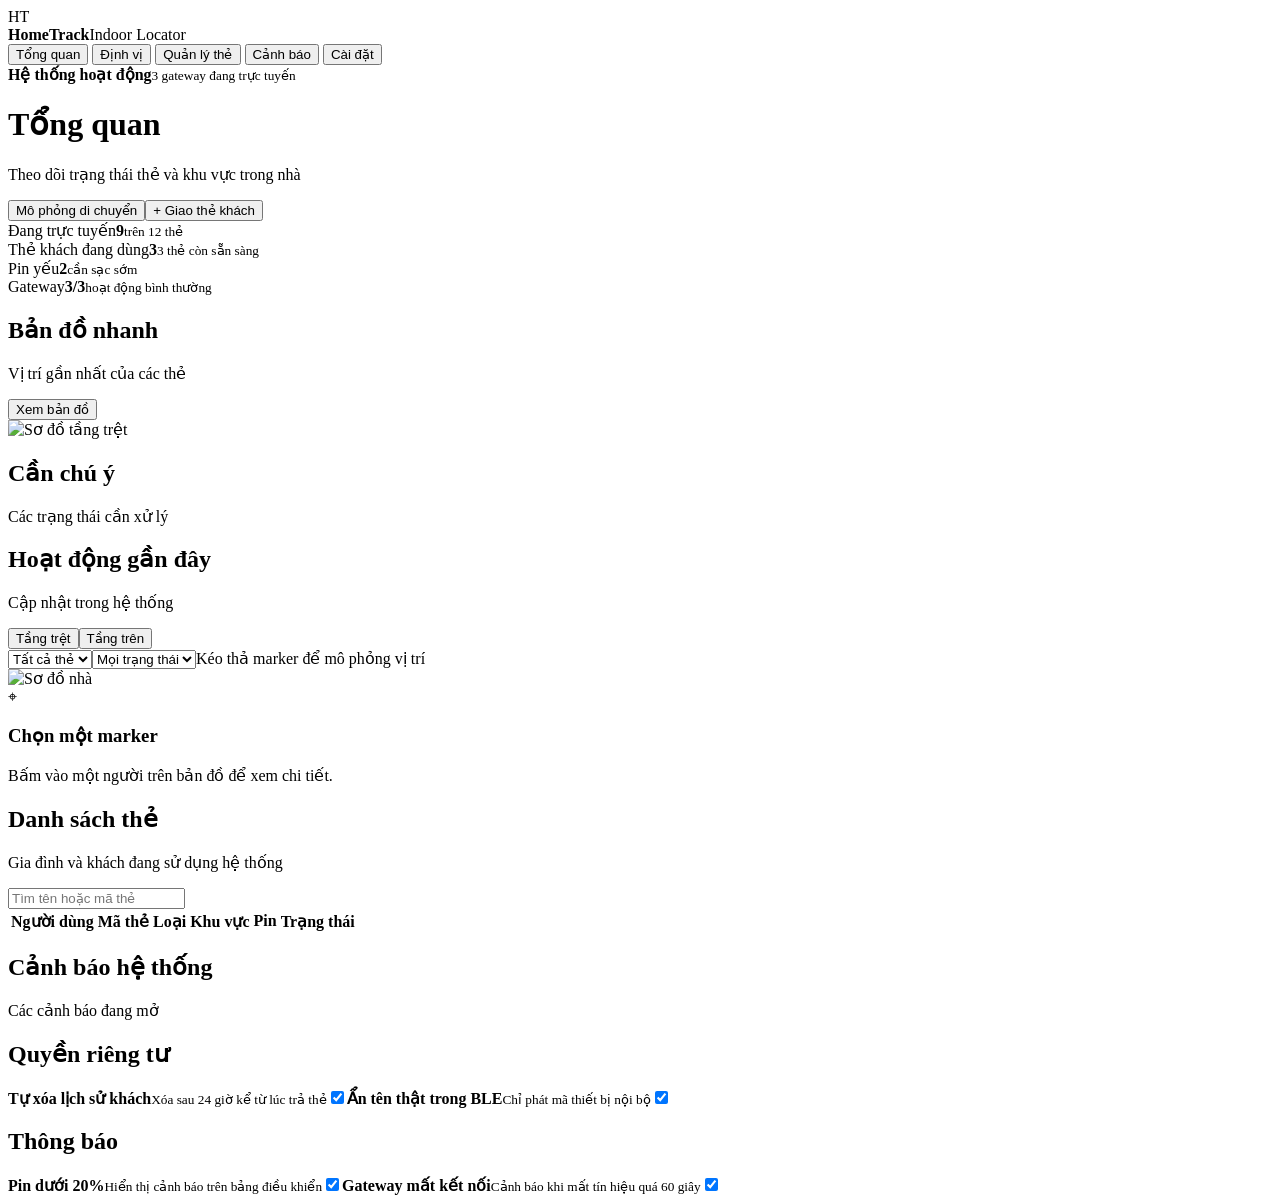
==== hometrack/index.html @ fd674714 "Add HomeTrack PWA interface" ====
<!doctype html>
<html lang="vi">
<head>
  <meta charset="utf-8" />
  <meta name="viewport" content="width=device-width,initial-scale=1" />
  <title>HomeTrack – Quản lý & định vị trong nhà</title>
  <meta name="theme-color" content="#4f7cff" />
  <meta name="apple-mobile-web-app-capable" content="yes" />
  <meta name="apple-mobile-web-app-status-bar-style" content="default" />
  <meta name="apple-mobile-web-app-title" content="HomeTrack" />
  <link rel="manifest" href="manifest.webmanifest" />
  <link rel="apple-touch-icon" href="icon.svg" />
  <link rel="stylesheet" href="styles.css" />
</head>
<body>
  <div class="app-shell">
    <aside class="sidebar">
      <div class="brand"><div class="brand-mark">HT</div><div><strong>HomeTrack</strong><span>Indoor Locator</span></div></div>
      <nav>
        <button class="nav-btn active" data-view="dashboard">Tổng quan</button>
        <button class="nav-btn" data-view="locator">Định vị</button>
        <button class="nav-btn" data-view="tags">Quản lý thẻ</button>
        <button class="nav-btn" data-view="alerts">Cảnh báo</button>
        <button class="nav-btn" data-view="settings">Cài đặt</button>
      </nav>
      <div class="system-card"><span class="dot online"></span><div><b>Hệ thống hoạt động</b><small>3 gateway đang trực tuyến</small></div></div>
    </aside>
    <main>
      <header class="topbar">
        <div><h1 id="pageTitle">Tổng quan</h1><p id="pageSubtitle">Theo dõi trạng thái thẻ và khu vực trong nhà</p></div>
        <div class="top-actions"><button class="ghost install-btn" id="installBtn" hidden>Cài ứng dụng</button><button class="ghost" id="simulateBtn">Mô phỏng di chuyển</button><button class="primary" id="addGuestBtn">+ Giao thẻ khách</button></div>
      </header>
      <section class="view active" id="dashboardView">
        <div class="stats-grid">
          <article class="stat"><span>Đang trực tuyến</span><strong id="onlineCount">9</strong><small>trên 12 thẻ</small></article>
          <article class="stat"><span>Thẻ khách đang dùng</span><strong id="guestCount">3</strong><small>3 thẻ còn sẵn sàng</small></article>
          <article class="stat"><span>Pin yếu</span><strong id="lowBatteryCount">2</strong><small>cần sạc sớm</small></article>
          <article class="stat"><span>Gateway</span><strong>3/3</strong><small>hoạt động bình thường</small></article>
        </div>
        <div class="dashboard-grid">
          <article class="panel mini-map-panel"><div class="panel-head"><div><h2>Bản đồ nhanh</h2><p>Vị trí gần nhất của các thẻ</p></div><button class="link-btn" data-jump="locator">Xem bản đồ</button></div><div class="mini-map-wrap"><img src="assets/floor_ground.svg" alt="Sơ đồ tầng trệt"><div id="miniMarkers"></div></div></article>
          <article class="panel"><div class="panel-head"><div><h2>Cần chú ý</h2><p>Các trạng thái cần xử lý</p></div></div><div class="attention-list" id="attentionList"></div></article>
        </div>
        <article class="panel"><div class="panel-head"><div><h2>Hoạt động gần đây</h2><p>Cập nhật trong hệ thống</p></div></div><div class="timeline" id="timeline"></div></article>
      </section>
      <section class="view" id="locatorView">
        <div class="locator-toolbar panel"><div class="segmented" id="floorSwitch"><button class="active" data-floor="ground">Tầng trệt</button><button data-floor="upper">Tầng trên</button></div><select id="typeFilter"><option value="all">Tất cả thẻ</option><option value="family">Gia đình</option><option value="guest">Khách</option></select><select id="statusFilter"><option value="all">Mọi trạng thái</option><option value="online">Đang online</option><option value="offline">Offline</option></select><span class="hint">Kéo thả marker để mô phỏng vị trí</span></div>
        <div class="locator-layout"><article class="panel map-panel"><div class="floor-map" id="floorMap"><img id="floorImage" src="assets/floor_ground.svg" alt="Sơ đồ nhà"><div id="markerLayer"></div></div></article><aside class="panel detail-panel" id="detailPanel"><div class="empty-detail"><div class="big-pin">⌖</div><h3>Chọn một marker</h3><p>Bấm vào một người trên bản đồ để xem chi tiết.</p></div></aside></div>
      </section>
      <section class="view" id="tagsView"><article class="panel"><div class="panel-head responsive-head"><div><h2>Danh sách thẻ</h2><p>Gia đình và khách đang sử dụng hệ thống</p></div><input id="tagSearch" placeholder="Tìm tên hoặc mã thẻ"></div><div class="table-wrap"><table><thead><tr><th>Người dùng</th><th>Mã thẻ</th><th>Loại</th><th>Khu vực</th><th>Pin</th><th>Trạng thái</th><th></th></tr></thead><tbody id="tagTable"></tbody></table></div></article></section>
      <section class="view" id="alertsView"><article class="panel"><div class="panel-head"><div><h2>Cảnh báo hệ thống</h2><p>Các cảnh báo đang mở</p></div></div><div id="alertList" class="alert-list"></div></article></section>
      <section class="view" id="settingsView"><div class="settings-grid"><article class="panel"><h2>Quyền riêng tư</h2><label class="setting-row"><span><b>Tự xóa lịch sử khách</b><small>Xóa sau 24 giờ kể từ lúc trả thẻ</small></span><input type="checkbox" checked></label><label class="setting-row"><span><b>Ẩn tên thật trong BLE</b><small>Chỉ phát mã thiết bị nội bộ</small></span><input type="checkbox" checked></label></article><article class="panel"><h2>Thông báo</h2><label class="setting-row"><span><b>Pin dưới 20%</b><small>Hiển thị cảnh báo trên bảng điều khiển</small></span><input type="checkbox" checked></label><label class="setting-row"><span><b>Gateway mất kết nối</b><small>Cảnh báo khi mất tín hiệu quá 60 giây</small></span><input type="checkbox" checked></label></article></div></section>
    </main>
  </div>
  <dialog id="guestDialog"><form method="dialog" id="guestForm"><div class="dialog-head"><h2>Giao thẻ khách</h2><button value="cancel" class="icon-btn">×</button></div><label>Tên khách<input id="guestName" required placeholder="Ví dụ: Cô Lan"></label><label>Chọn thẻ<select id="guestTagSelect"></select></label><label>Khu vực ban đầu<select id="guestZone"><option>Phòng khách</option><option>Bếp</option><option>Phòng ăn</option><option>Phòng ngủ tầng trên</option></select></label><div class="dialog-actions"><button value="cancel" class="ghost">Hủy</button><button value="default" class="primary" id="confirmGuest">Giao thẻ</button></div></form></dialog>
  <div class="connection-banner" id="connectionBanner" hidden>Đang ngoại tuyến – dữ liệu mô phỏng vẫn dùng được</div><div class="toast" id="toast"></div><script src="app.js"></script>
</body></html>
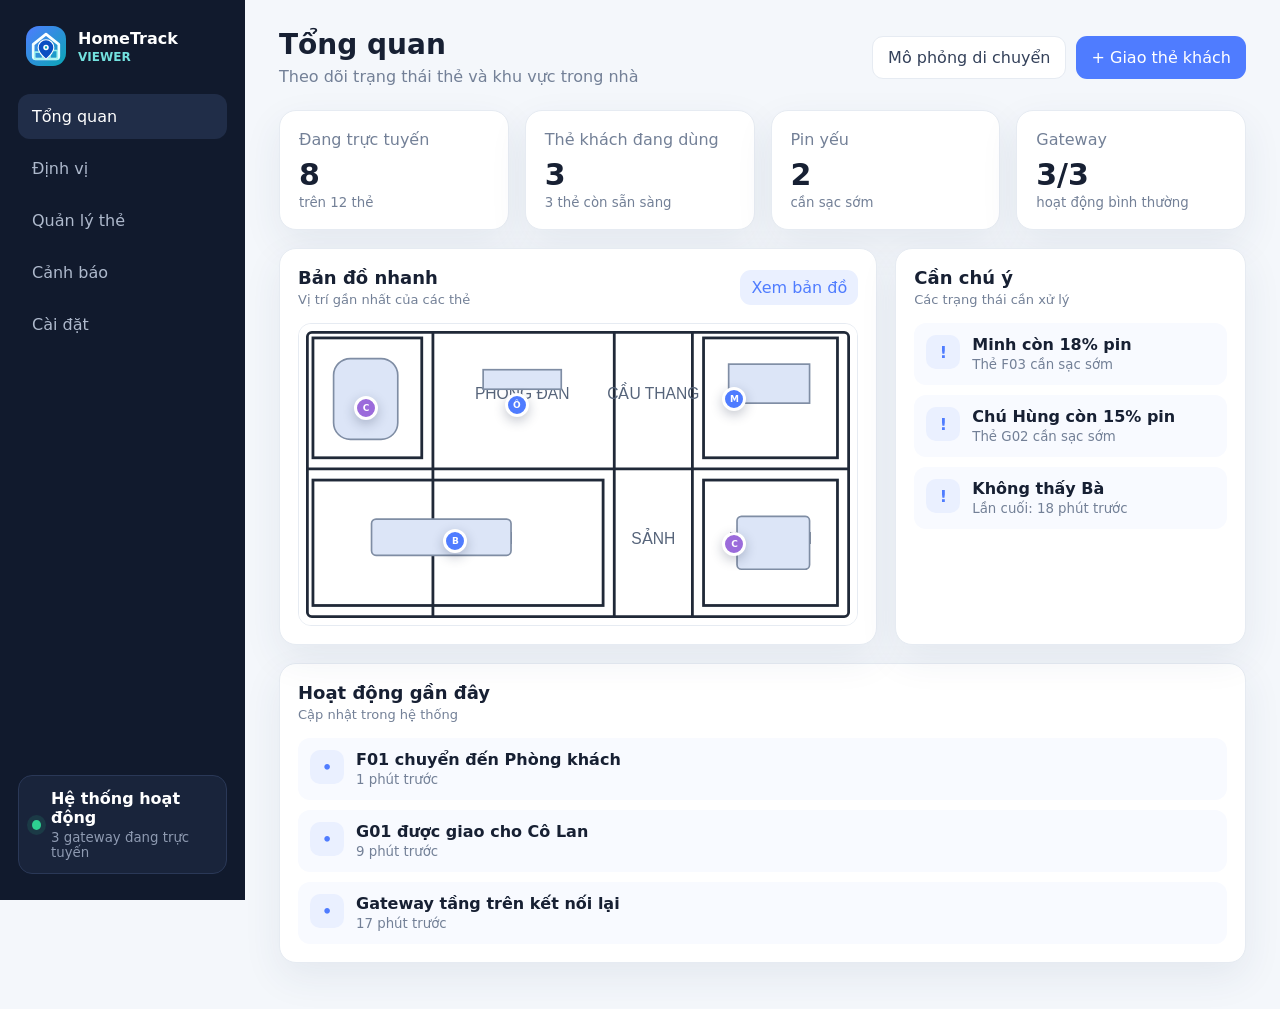
==== commit 19415460: "Show HomeTrack Viewer logo in the web app" ====
--- a/hometrack/index.html
+++ b/hometrack/index.html
@@ -3,19 +3,21 @@
 <head>
   <meta charset="utf-8" />
   <meta name="viewport" content="width=device-width,initial-scale=1" />
-  <title>HomeTrack – Quản lý & định vị trong nhà</title>
+  <title>HomeTrack Viewer – Quản lý & định vị trong nhà</title>
   <meta name="theme-color" content="#4f7cff" />
   <meta name="apple-mobile-web-app-capable" content="yes" />
   <meta name="apple-mobile-web-app-status-bar-style" content="default" />
-  <meta name="apple-mobile-web-app-title" content="HomeTrack" />
+  <meta name="apple-mobile-web-app-title" content="HomeTrack Viewer" />
   <link rel="manifest" href="manifest.webmanifest" />
+  <link rel="icon" href="icon.svg" />
   <link rel="apple-touch-icon" href="icon.svg" />
   <link rel="stylesheet" href="styles.css" />
+  <style>.brand-mark{padding:0;overflow:hidden;background:transparent!important}.brand-mark img{width:100%;height:100%;display:block}.brand strong{font-size:16px}.brand span{color:#73e1df!important;font-weight:700}</style>
 </head>
 <body>
   <div class="app-shell">
     <aside class="sidebar">
-      <div class="brand"><div class="brand-mark">HT</div><div><strong>HomeTrack</strong><span>Indoor Locator</span></div></div>
+      <div class="brand"><div class="brand-mark"><img src="icon.svg" alt="HomeTrack Viewer"></div><div><strong>HomeTrack</strong><span>VIEWER</span></div></div>
       <nav>
         <button class="nav-btn active" data-view="dashboard">Tổng quan</button>
         <button class="nav-btn" data-view="locator">Định vị</button>
--- a/hometrack/styles.css
+++ b/hometrack/styles.css
@@ -0,0 +1 @@
+:root{--bg:#f4f7fb;--panel:#fff;--text:#172033;--muted:#738097;--line:#e6ebf2;--primary:#4f7cff;--primary-soft:#eaf0ff;--green:#27b37e;--red:#e66060;--shadow:0 14px 38px rgba(44,66,105,.08)}*{box-sizing:border-box}body{margin:0;font-family:Inter,ui-sans-serif,system-ui,-apple-system,BlinkMacSystemFont,"Segoe UI",sans-serif;background:var(--bg);color:var(--text)}button,input,select{font:inherit}.app-shell{min-height:100vh;display:grid;grid-template-columns:245px 1fr}.sidebar{background:#111a2d;color:#fff;padding:26px 18px;display:flex;flex-direction:column;gap:28px;position:sticky;top:0;height:100vh}.brand{display:flex;align-items:center;gap:12px;padding:0 8px}.brand-mark{width:40px;height:40px;border-radius:13px;display:grid;place-items:center;background:linear-gradient(135deg,#6f93ff,#4b6be8);font-weight:800}.brand strong,.brand span{display:block}.brand span{font-size:12px;color:#9eabc1;margin-top:2px}.sidebar nav{display:grid;gap:7px}.nav-btn{border:0;background:transparent;color:#aeb9cc;text-align:left;padding:13px 14px;border-radius:12px;cursor:pointer}.nav-btn.active,.nav-btn:hover{background:#202d48;color:#fff}.system-card{margin-top:auto;background:#19243b;border:1px solid #2a3857;border-radius:14px;padding:13px;display:flex;gap:10px;align-items:center}.system-card small{display:block;color:#8e9ab1;margin-top:3px}.dot{width:10px;height:10px;border-radius:50%}.online{background:#2ed191;box-shadow:0 0 0 5px rgba(46,209,145,.12)}main{padding:28px 34px 46px;min-width:0}.topbar{display:flex;align-items:center;justify-content:space-between;gap:20px;margin-bottom:24px}.topbar h1{margin:0;font-size:28px}.topbar p{margin:6px 0 0;color:var(--muted)}.top-actions{display:flex;gap:10px}.primary,.ghost,.link-btn{border:0;border-radius:11px;padding:11px 15px;cursor:pointer}.primary{background:var(--primary);color:#fff}.ghost{background:#fff;color:#34415a;border:1px solid var(--line)}.link-btn{background:var(--primary-soft);color:var(--primary);padding:8px 11px}.view{display:none}.view.active{display:block}.stats-grid{display:grid;grid-template-columns:repeat(4,1fr);gap:16px;margin-bottom:18px}.stat,.panel{background:var(--panel);border:1px solid var(--line);box-shadow:var(--shadow);border-radius:17px}.stat{padding:19px}.stat span,.stat small{display:block;color:var(--muted)}.stat strong{display:block;font-size:30px;margin:8px 0 3px}.dashboard-grid{display:grid;grid-template-columns:1.45fr .85fr;gap:18px;margin-bottom:18px}.panel{padding:18px}.panel-head{display:flex;align-items:center;justify-content:space-between;gap:14px;margin-bottom:16px}.panel h2,.panel-head h2{font-size:18px;margin:0}.panel-head p{margin:4px 0 0;color:var(--muted);font-size:13px}.mini-map-wrap{position:relative;border:1px solid var(--line);border-radius:13px;overflow:hidden;background:#fafafa}.mini-map-wrap img{display:block;width:100%}.mini-marker,.marker{position:absolute;transform:translate(-50%,-50%);border-radius:50%;display:grid;place-items:center;color:#fff;font-weight:800;box-shadow:0 4px 12px rgba(24,37,68,.25);border:3px solid #fff}.mini-marker{width:24px;height:24px;font-size:9px}.marker{width:38px;height:38px;font-size:12px;cursor:grab;user-select:none;transition:left .28s linear,top .28s linear}.marker.family{background:#4f7cff}.marker.guest{background:#9b6bdb}.marker.offline{background:#9ca7b8;opacity:.7}.marker.selected{outline:4px solid rgba(79,124,255,.18)}.attention-list,.timeline,.alert-list{display:grid;gap:10px}.attention,.timeline-item,.alert-item{display:flex;gap:12px;align-items:flex-start;padding:12px;border-radius:12px;background:#f8faff}.badge-icon{width:34px;height:34px;border-radius:10px;display:grid;place-items:center;background:var(--primary-soft);color:var(--primary);font-weight:700}.attention b,.timeline-item b,.alert-item b{display:block}.attention small,.timeline-item small,.alert-item small{color:var(--muted)}.locator-toolbar{display:flex;align-items:center;gap:10px;margin-bottom:16px}.segmented{display:flex;background:#edf1f7;border-radius:11px;padding:4px}.segmented button{border:0;background:transparent;padding:8px 13px;border-radius:8px;cursor:pointer}.segmented button.active{background:#fff;box-shadow:0 2px 8px rgba(30,48,80,.09)}select,input{border:1px solid var(--line);border-radius:10px;padding:10px 12px;background:#fff;color:var(--text)}.hint{margin-left:auto;color:var(--muted);font-size:13px}.locator-layout{display:grid;grid-template-columns:minmax(0,1fr) 300px;gap:16px}.map-panel{padding:12px}.floor-map{position:relative;overflow:hidden;border-radius:12px;background:#f5f5f5;border:1px solid var(--line)}.floor-map img{display:block;width:100%;height:auto}.detail-panel{min-height:420px}.empty-detail{text-align:center;padding:65px 20px;color:var(--muted)}.big-pin{font-size:42px;color:var(--primary)}.person-card h3{margin:0 0 4px}.person-card .sub{color:var(--muted)}.detail-grid{display:grid;grid-template-columns:1fr 1fr;gap:10px;margin:18px 0}.detail-box{background:#f7f9fc;padding:12px;border-radius:11px}.detail-box span{display:block;color:var(--muted);font-size:12px}.detail-box b{display:block;margin-top:4px}.battery{height:7px;background:#e8edf4;border-radius:99px;overflow:hidden;margin-top:7px}.battery i{display:block;height:100%;background:var(--green)}.table-wrap{overflow:auto}table{width:100%;border-collapse:collapse}th,td{text-align:left;padding:13px;border-bottom:1px solid var(--line);white-space:nowrap}th{font-size:12px;color:var(--muted);font-weight:600}.pill{display:inline-flex;align-items:center;gap:6px;border-radius:99px;padding:6px 9px;font-size:12px;background:#eff3f9}.pill.online{background:#e9f8f2;color:#16865c;box-shadow:none}.pill.offline{background:#f0f2f5;color:#758094}.pill.guest{background:#f1eafd;color:#7545b3}.pill.family{background:#eaf0ff;color:#3f66d9}.battery-text.low{color:var(--red);font-weight:700}.responsive-head input{min-width:250px}.settings-grid{display:grid;grid-template-columns:1fr 1fr;gap:16px}.setting-row{display:flex;align-items:center;justify-content:space-between;gap:20px;padding:16px 0;border-bottom:1px solid var(--line)}.setting-row small{display:block;color:var(--muted);margin-top:4px}.setting-row input{width:20px;height:20px}dialog{border:0;border-radius:18px;padding:0;box-shadow:0 30px 80px rgba(10,20,40,.28);width:min(430px,calc(100vw - 30px))}dialog::backdrop{background:rgba(13,22,38,.42)}dialog form{padding:20px}.dialog-head,.dialog-actions{display:flex;align-items:center;justify-content:space-between}.dialog-head h2{margin:0}.icon-btn{border:0;background:transparent;font-size:28px;cursor:pointer}.dialog-actions{justify-content:flex-end;gap:10px;margin-top:20px}dialog label{display:grid;gap:7px;margin-top:14px;font-size:13px;color:var(--muted)}.toast{position:fixed;right:24px;bottom:24px;background:#152038;color:#fff;padding:13px 16px;border-radius:12px;opacity:0;transform:translateY(10px);transition:.25s;pointer-events:none}.toast.show{opacity:1;transform:none}.install-btn{border-color:#cfd9ef;background:#eef3ff;color:#365bc8}.connection-banner{position:fixed;left:50%;bottom:18px;transform:translateX(-50%);background:#172033;color:#fff;padding:10px 16px;border-radius:999px;box-shadow:0 10px 28px rgba(0,0,0,.18);z-index:50;font-size:13px}.connection-banner[hidden]{display:none}@media(max-width:1050px){.stats-grid{grid-template-columns:repeat(2,1fr)}.dashboard-grid,.locator-layout{grid-template-columns:1fr}.detail-panel{min-height:auto}.sidebar{position:fixed;left:-260px;z-index:20}.app-shell{grid-template-columns:1fr}main{padding:22px}}@media(max-width:650px){main{padding:16px}.topbar{align-items:flex-start;flex-direction:column}.top-actions{width:100%}.top-actions button{flex:1}.stats-grid{grid-template-columns:1fr 1fr}.locator-toolbar{align-items:stretch;flex-direction:column}.hint{margin-left:0}.settings-grid{grid-template-columns:1fr}.responsive-head{align-items:stretch;flex-direction:column}.responsive-head input{min-width:0;width:100%}}
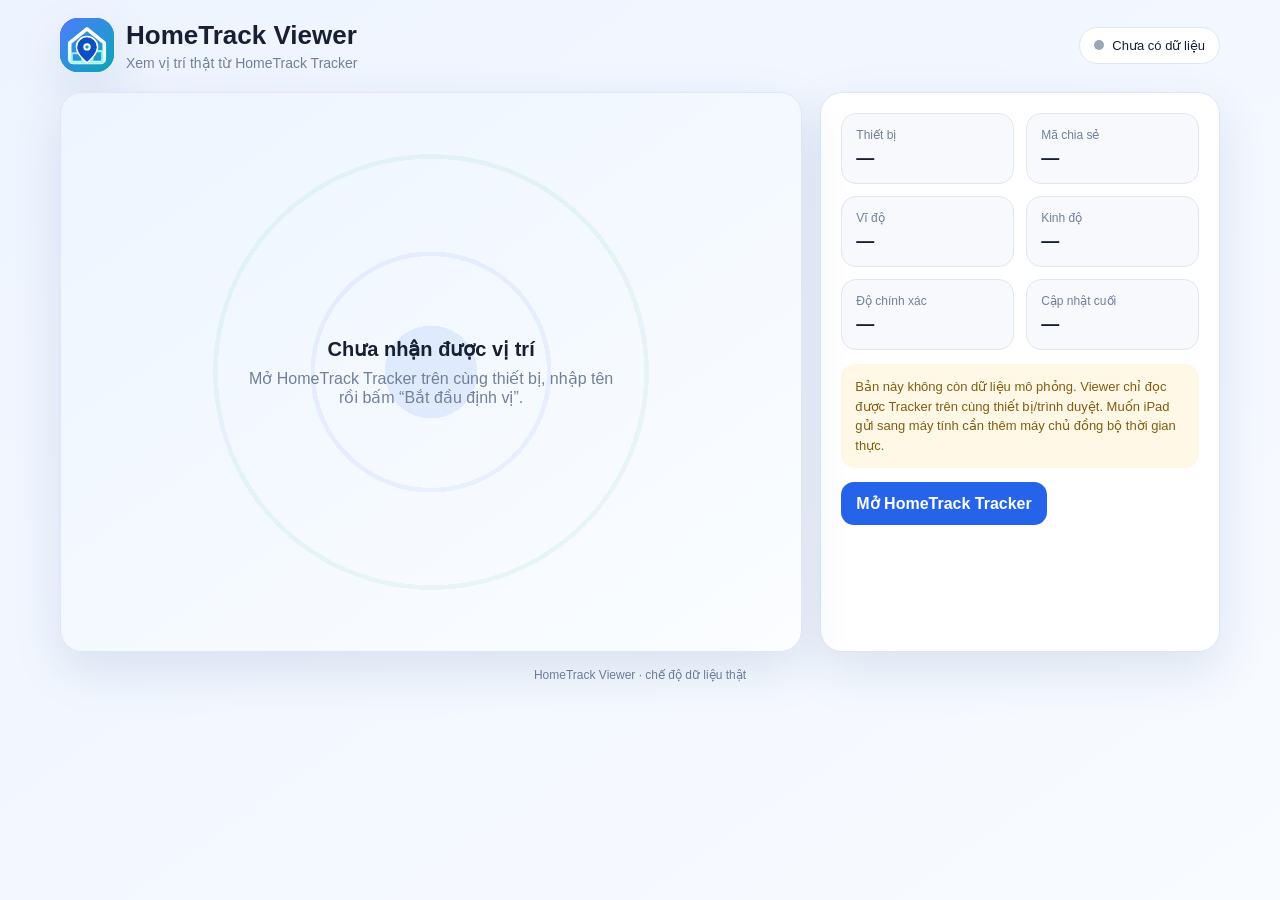
==== commit c302c7a1: "Replace simulated viewer with live tracker viewer" ====
--- a/hometrack/index.html
+++ b/hometrack/index.html
@@ -1,59 +1 @@
-<!doctype html>
-<html lang="vi">
-<head>
-  <meta charset="utf-8" />
-  <meta name="viewport" content="width=device-width,initial-scale=1" />
-  <title>HomeTrack Viewer – Quản lý & định vị trong nhà</title>
-  <meta name="theme-color" content="#4f7cff" />
-  <meta name="apple-mobile-web-app-capable" content="yes" />
-  <meta name="apple-mobile-web-app-status-bar-style" content="default" />
-  <meta name="apple-mobile-web-app-title" content="HomeTrack Viewer" />
-  <link rel="manifest" href="manifest.webmanifest" />
-  <link rel="icon" href="icon.svg" />
-  <link rel="apple-touch-icon" href="icon.svg" />
-  <link rel="stylesheet" href="styles.css" />
-  <style>.brand-mark{padding:0;overflow:hidden;background:transparent!important}.brand-mark img{width:100%;height:100%;display:block}.brand strong{font-size:16px}.brand span{color:#73e1df!important;font-weight:700}</style>
-</head>
-<body>
-  <div class="app-shell">
-    <aside class="sidebar">
-      <div class="brand"><div class="brand-mark"><img src="icon.svg" alt="HomeTrack Viewer"></div><div><strong>HomeTrack</strong><span>VIEWER</span></div></div>
-      <nav>
-        <button class="nav-btn active" data-view="dashboard">Tổng quan</button>
-        <button class="nav-btn" data-view="locator">Định vị</button>
-        <button class="nav-btn" data-view="tags">Quản lý thẻ</button>
-        <button class="nav-btn" data-view="alerts">Cảnh báo</button>
-        <button class="nav-btn" data-view="settings">Cài đặt</button>
-      </nav>
-      <div class="system-card"><span class="dot online"></span><div><b>Hệ thống hoạt động</b><small>3 gateway đang trực tuyến</small></div></div>
-    </aside>
-    <main>
-      <header class="topbar">
-        <div><h1 id="pageTitle">Tổng quan</h1><p id="pageSubtitle">Theo dõi trạng thái thẻ và khu vực trong nhà</p></div>
-        <div class="top-actions"><button class="ghost install-btn" id="installBtn" hidden>Cài ứng dụng</button><button class="ghost" id="simulateBtn">Mô phỏng di chuyển</button><button class="primary" id="addGuestBtn">+ Giao thẻ khách</button></div>
-      </header>
-      <section class="view active" id="dashboardView">
-        <div class="stats-grid">
-          <article class="stat"><span>Đang trực tuyến</span><strong id="onlineCount">9</strong><small>trên 12 thẻ</small></article>
-          <article class="stat"><span>Thẻ khách đang dùng</span><strong id="guestCount">3</strong><small>3 thẻ còn sẵn sàng</small></article>
-          <article class="stat"><span>Pin yếu</span><strong id="lowBatteryCount">2</strong><small>cần sạc sớm</small></article>
-          <article class="stat"><span>Gateway</span><strong>3/3</strong><small>hoạt động bình thường</small></article>
-        </div>
-        <div class="dashboard-grid">
-          <article class="panel mini-map-panel"><div class="panel-head"><div><h2>Bản đồ nhanh</h2><p>Vị trí gần nhất của các thẻ</p></div><button class="link-btn" data-jump="locator">Xem bản đồ</button></div><div class="mini-map-wrap"><img src="assets/floor_ground.svg" alt="Sơ đồ tầng trệt"><div id="miniMarkers"></div></div></article>
-          <article class="panel"><div class="panel-head"><div><h2>Cần chú ý</h2><p>Các trạng thái cần xử lý</p></div></div><div class="attention-list" id="attentionList"></div></article>
-        </div>
-        <article class="panel"><div class="panel-head"><div><h2>Hoạt động gần đây</h2><p>Cập nhật trong hệ thống</p></div></div><div class="timeline" id="timeline"></div></article>
-      </section>
-      <section class="view" id="locatorView">
-        <div class="locator-toolbar panel"><div class="segmented" id="floorSwitch"><button class="active" data-floor="ground">Tầng trệt</button><button data-floor="upper">Tầng trên</button></div><select id="typeFilter"><option value="all">Tất cả thẻ</option><option value="family">Gia đình</option><option value="guest">Khách</option></select><select id="statusFilter"><option value="all">Mọi trạng thái</option><option value="online">Đang online</option><option value="offline">Offline</option></select><span class="hint">Kéo thả marker để mô phỏng vị trí</span></div>
-        <div class="locator-layout"><article class="panel map-panel"><div class="floor-map" id="floorMap"><img id="floorImage" src="assets/floor_ground.svg" alt="Sơ đồ nhà"><div id="markerLayer"></div></div></article><aside class="panel detail-panel" id="detailPanel"><div class="empty-detail"><div class="big-pin">⌖</div><h3>Chọn một marker</h3><p>Bấm vào một người trên bản đồ để xem chi tiết.</p></div></aside></div>
-      </section>
-      <section class="view" id="tagsView"><article class="panel"><div class="panel-head responsive-head"><div><h2>Danh sách thẻ</h2><p>Gia đình và khách đang sử dụng hệ thống</p></div><input id="tagSearch" placeholder="Tìm tên hoặc mã thẻ"></div><div class="table-wrap"><table><thead><tr><th>Người dùng</th><th>Mã thẻ</th><th>Loại</th><th>Khu vực</th><th>Pin</th><th>Trạng thái</th><th></th></tr></thead><tbody id="tagTable"></tbody></table></div></article></section>
-      <section class="view" id="alertsView"><article class="panel"><div class="panel-head"><div><h2>Cảnh báo hệ thống</h2><p>Các cảnh báo đang mở</p></div></div><div id="alertList" class="alert-list"></div></article></section>
-      <section class="view" id="settingsView"><div class="settings-grid"><article class="panel"><h2>Quyền riêng tư</h2><label class="setting-row"><span><b>Tự xóa lịch sử khách</b><small>Xóa sau 24 giờ kể từ lúc trả thẻ</small></span><input type="checkbox" checked></label><label class="setting-row"><span><b>Ẩn tên thật trong BLE</b><small>Chỉ phát mã thiết bị nội bộ</small></span><input type="checkbox" checked></label></article><article class="panel"><h2>Thông báo</h2><label class="setting-row"><span><b>Pin dưới 20%</b><small>Hiển thị cảnh báo trên bảng điều khiển</small></span><input type="checkbox" checked></label><label class="setting-row"><span><b>Gateway mất kết nối</b><small>Cảnh báo khi mất tín hiệu quá 60 giây</small></span><input type="checkbox" checked></label></article></div></section>
-    </main>
-  </div>
-  <dialog id="guestDialog"><form method="dialog" id="guestForm"><div class="dialog-head"><h2>Giao thẻ khách</h2><button value="cancel" class="icon-btn">×</button></div><label>Tên khách<input id="guestName" required placeholder="Ví dụ: Cô Lan"></label><label>Chọn thẻ<select id="guestTagSelect"></select></label><label>Khu vực ban đầu<select id="guestZone"><option>Phòng khách</option><option>Bếp</option><option>Phòng ăn</option><option>Phòng ngủ tầng trên</option></select></label><div class="dialog-actions"><button value="cancel" class="ghost">Hủy</button><button value="default" class="primary" id="confirmGuest">Giao thẻ</button></div></form></dialog>
-  <div class="connection-banner" id="connectionBanner" hidden>Đang ngoại tuyến – dữ liệu mô phỏng vẫn dùng được</div><div class="toast" id="toast"></div><script src="app.js"></script>
-</body></html>+<!doctype html><html lang="vi"><head><meta charset="utf-8"><meta name="viewport" content="width=device-width,initial-scale=1,viewport-fit=cover"><meta name="theme-color" content="#2563eb"><meta name="apple-mobile-web-app-capable" content="yes"><meta name="apple-mobile-web-app-title" content="HT Viewer"><link rel="manifest" href="./manifest.webmanifest"><link rel="icon" href="./icon.svg"><link rel="apple-touch-icon" href="./icon.svg"><title>HomeTrack Viewer</title><style>:root{--bg:#eef4ff;--card:#fff;--text:#172033;--muted:#71809a;--line:#dfe7f4;--blue:#2563eb;--teal:#0ea5a4;--green:#13a66a;--shadow:0 18px 50px rgba(27,67,130,.12)}*{box-sizing:border-box}body{margin:0;font-family:Inter,-apple-system,BlinkMacSystemFont,"Segoe UI",sans-serif;background:linear-gradient(145deg,#eef4ff,#f8fbff);color:var(--text);min-height:100vh}.shell{width:min(1200px,100%);margin:auto;padding:max(18px,env(safe-area-inset-top)) 20px max(30px,env(safe-area-inset-bottom))}.top{display:flex;align-items:center;justify-content:space-between;gap:18px;margin-bottom:20px}.brand{display:flex;align-items:center;gap:12px}.logo{width:54px;height:54px;border-radius:18px;display:grid;place-items:center;background:linear-gradient(135deg,#2563eb,#0ea5a4);box-shadow:var(--shadow)}.logo img{width:100%;height:100%;border-radius:18px}h1{margin:0;font-size:26px}.sub{color:var(--muted);font-size:14px;margin-top:4px}.status{display:flex;align-items:center;gap:8px;padding:10px 14px;border:1px solid var(--line);background:#fff;border-radius:999px;font-size:13px}.dot{width:10px;height:10px;border-radius:50%;background:#9aa5b6}.dot.on{background:var(--green);box-shadow:0 0 0 5px rgba(19,166,106,.12)}.grid{display:grid;grid-template-columns:1.3fr .7fr;gap:18px}.card{background:var(--card);border:1px solid var(--line);border-radius:22px;padding:20px;box-shadow:var(--shadow)}.map{min-height:560px;display:grid;place-items:center;position:relative;overflow:hidden;background:radial-gradient(circle at center,rgba(37,99,235,.1) 0 10%,transparent 10% 25%,rgba(37,99,235,.07) 25% 26%,transparent 26% 46%,rgba(14,165,164,.07) 46% 47%,transparent 47%),linear-gradient(145deg,#edf5ff,#fbfdff)}.pin{width:42px;height:42px;border-radius:50% 50% 50% 0;background:var(--blue);transform:rotate(-45deg);display:grid;place-items:center;box-shadow:0 14px 30px rgba(37,99,235,.25)}.pin:after{content:"";width:16px;height:16px;border-radius:50%;background:#fff}.pin-wrap{display:none;position:absolute;left:50%;top:50%;transform:translate(-50%,-50%)}.pin-wrap.show{display:block}.empty{text-align:center;color:var(--muted);max-width:420px;padding:24px}.empty b{display:block;color:var(--text);font-size:20px;margin-bottom:8px}.metrics{display:grid;grid-template-columns:1fr 1fr;gap:12px}.metric{background:#f7f9fd;border:1px solid var(--line);border-radius:15px;padding:14px}.metric span{display:block;color:var(--muted);font-size:12px}.metric strong{display:block;margin-top:6px;font-size:18px;word-break:break-word}.notice{margin-top:14px;padding:13px 14px;background:#fff8e7;color:#805d12;border-radius:14px;font-size:13px;line-height:1.5}.link{display:inline-flex;margin-top:14px;text-decoration:none;background:var(--blue);color:#fff;padding:12px 15px;border-radius:13px;font-weight:800}.footer{margin-top:16px;color:var(--muted);font-size:12px;text-align:center}@media(max-width:900px){.grid{grid-template-columns:1fr}.map{min-height:430px}}@media(max-width:560px){.shell{padding-left:12px;padding-right:12px}.top{align-items:flex-start;flex-direction:column}.status{align-self:stretch;justify-content:center}.card{padding:15px;border-radius:18px}.metrics{grid-template-columns:1fr 1fr}.map{min-height:360px}h1{font-size:22px}}</style></head><body><div class="shell"><header class="top"><div class="brand"><div class="logo"><img src="./icon.svg" alt="HomeTrack Viewer"></div><div><h1>HomeTrack Viewer</h1><div class="sub">Xem vị trí thật từ HomeTrack Tracker</div></div></div><div class="status"><i id="dot" class="dot"></i><span id="statusText">Chưa có dữ liệu</span></div></header><main class="grid"><section class="card map"><div id="empty" class="empty"><b>Chưa nhận được vị trí</b>Mở HomeTrack Tracker trên cùng thiết bị, nhập tên rồi bấm “Bắt đầu định vị”.</div><div id="pinWrap" class="pin-wrap"><div class="pin"></div></div></section><aside class="card"><div class="metrics"><div class="metric"><span>Thiết bị</span><strong id="device">—</strong></div><div class="metric"><span>Mã chia sẻ</span><strong id="code">—</strong></div><div class="metric"><span>Vĩ độ</span><strong id="lat">—</strong></div><div class="metric"><span>Kinh độ</span><strong id="lng">—</strong></div><div class="metric"><span>Độ chính xác</span><strong id="accuracy">—</strong></div><div class="metric"><span>Cập nhật cuối</span><strong id="updated">—</strong></div></div><div class="notice">Bản này không còn dữ liệu mô phỏng. Viewer chỉ đọc được Tracker trên cùng thiết bị/trình duyệt. Muốn iPad gửi sang máy tính cần thêm máy chủ đồng bộ thời gian thực.</div><a class="link" href="../hometrack-tracker/">Mở HomeTrack Tracker</a></aside></main><div class="footer">HomeTrack Viewer · chế độ dữ liệu thật</div></div><script>const $=s=>document.querySelector(s);const channel='BroadcastChannel'in self?new BroadcastChannel('hometrack-live'):null;function show(p){if(!p||!Number.isFinite(p.lat)||!Number.isFinite(p.lng))return;$('#empty').style.display='none';$('#pinWrap').classList.add('show');$('#dot').classList.add('on');$('#statusText').textContent='Đang nhận vị trí';$('#device').textContent=p.device||'Thiết bị';$('#code').textContent=p.code||'—';$('#lat').textContent=p.lat.toFixed(6);$('#lng').textContent=p.lng.toFixed(6);$('#accuracy').textContent=Number.isFinite(p.accuracy)?Math.round(p.accuracy)+' m':'—';$('#updated').textContent=p.time||new Date(p.timestamp||Date.now()).toLocaleTimeString('vi-VN')}function load(){try{show(JSON.parse(localStorage.getItem('hometrackLiveLocation')||'null'))}catch{}}channel&&(channel.onmessage=e=>show(e.data));addEventListener('storage',e=>{if(e.key==='hometrackLiveLocation')load()});setInterval(load,1000);load();if('serviceWorker'in navigator)addEventListener('load',()=>navigator.serviceWorker.register('./sw.js'));</script></body></html>
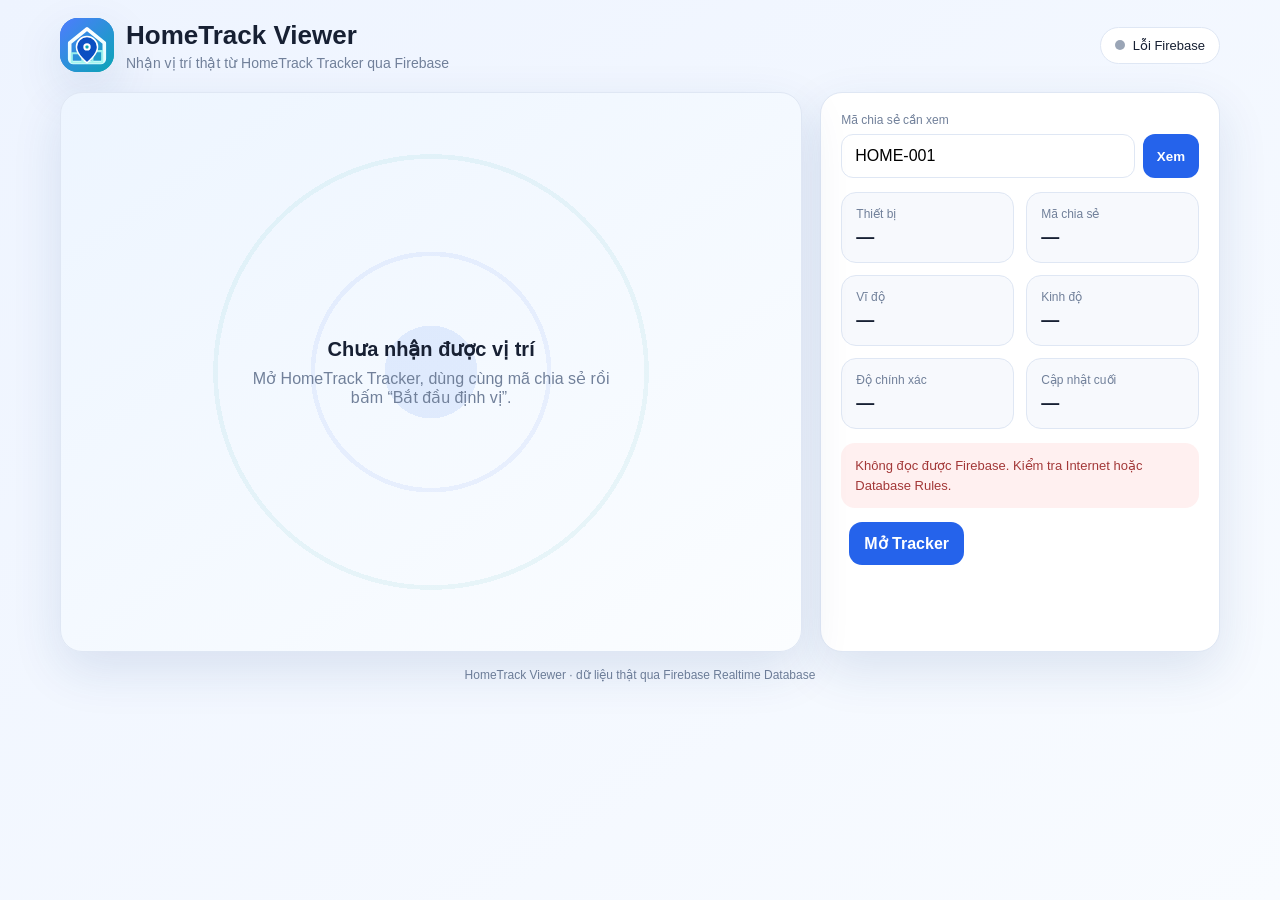
==== commit 9af74c01: "Connect HomeTrack Viewer to Firebase Realtime Database" ====
--- a/hometrack/index.html
+++ b/hometrack/index.html
@@ -1 +1 @@
-<!doctype html><html lang="vi"><head><meta charset="utf-8"><meta name="viewport" content="width=device-width,initial-scale=1,viewport-fit=cover"><meta name="theme-color" content="#2563eb"><meta name="apple-mobile-web-app-capable" content="yes"><meta name="apple-mobile-web-app-title" content="HT Viewer"><link rel="manifest" href="./manifest.webmanifest"><link rel="icon" href="./icon.svg"><link rel="apple-touch-icon" href="./icon.svg"><title>HomeTrack Viewer</title><style>:root{--bg:#eef4ff;--card:#fff;--text:#172033;--muted:#71809a;--line:#dfe7f4;--blue:#2563eb;--teal:#0ea5a4;--green:#13a66a;--shadow:0 18px 50px rgba(27,67,130,.12)}*{box-sizing:border-box}body{margin:0;font-family:Inter,-apple-system,BlinkMacSystemFont,"Segoe UI",sans-serif;background:linear-gradient(145deg,#eef4ff,#f8fbff);color:var(--text);min-height:100vh}.shell{width:min(1200px,100%);margin:auto;padding:max(18px,env(safe-area-inset-top)) 20px max(30px,env(safe-area-inset-bottom))}.top{display:flex;align-items:center;justify-content:space-between;gap:18px;margin-bottom:20px}.brand{display:flex;align-items:center;gap:12px}.logo{width:54px;height:54px;border-radius:18px;display:grid;place-items:center;background:linear-gradient(135deg,#2563eb,#0ea5a4);box-shadow:var(--shadow)}.logo img{width:100%;height:100%;border-radius:18px}h1{margin:0;font-size:26px}.sub{color:var(--muted);font-size:14px;margin-top:4px}.status{display:flex;align-items:center;gap:8px;padding:10px 14px;border:1px solid var(--line);background:#fff;border-radius:999px;font-size:13px}.dot{width:10px;height:10px;border-radius:50%;background:#9aa5b6}.dot.on{background:var(--green);box-shadow:0 0 0 5px rgba(19,166,106,.12)}.grid{display:grid;grid-template-columns:1.3fr .7fr;gap:18px}.card{background:var(--card);border:1px solid var(--line);border-radius:22px;padding:20px;box-shadow:var(--shadow)}.map{min-height:560px;display:grid;place-items:center;position:relative;overflow:hidden;background:radial-gradient(circle at center,rgba(37,99,235,.1) 0 10%,transparent 10% 25%,rgba(37,99,235,.07) 25% 26%,transparent 26% 46%,rgba(14,165,164,.07) 46% 47%,transparent 47%),linear-gradient(145deg,#edf5ff,#fbfdff)}.pin{width:42px;height:42px;border-radius:50% 50% 50% 0;background:var(--blue);transform:rotate(-45deg);display:grid;place-items:center;box-shadow:0 14px 30px rgba(37,99,235,.25)}.pin:after{content:"";width:16px;height:16px;border-radius:50%;background:#fff}.pin-wrap{display:none;position:absolute;left:50%;top:50%;transform:translate(-50%,-50%)}.pin-wrap.show{display:block}.empty{text-align:center;color:var(--muted);max-width:420px;padding:24px}.empty b{display:block;color:var(--text);font-size:20px;margin-bottom:8px}.metrics{display:grid;grid-template-columns:1fr 1fr;gap:12px}.metric{background:#f7f9fd;border:1px solid var(--line);border-radius:15px;padding:14px}.metric span{display:block;color:var(--muted);font-size:12px}.metric strong{display:block;margin-top:6px;font-size:18px;word-break:break-word}.notice{margin-top:14px;padding:13px 14px;background:#fff8e7;color:#805d12;border-radius:14px;font-size:13px;line-height:1.5}.link{display:inline-flex;margin-top:14px;text-decoration:none;background:var(--blue);color:#fff;padding:12px 15px;border-radius:13px;font-weight:800}.footer{margin-top:16px;color:var(--muted);font-size:12px;text-align:center}@media(max-width:900px){.grid{grid-template-columns:1fr}.map{min-height:430px}}@media(max-width:560px){.shell{padding-left:12px;padding-right:12px}.top{align-items:flex-start;flex-direction:column}.status{align-self:stretch;justify-content:center}.card{padding:15px;border-radius:18px}.metrics{grid-template-columns:1fr 1fr}.map{min-height:360px}h1{font-size:22px}}</style></head><body><div class="shell"><header class="top"><div class="brand"><div class="logo"><img src="./icon.svg" alt="HomeTrack Viewer"></div><div><h1>HomeTrack Viewer</h1><div class="sub">Xem vị trí thật từ HomeTrack Tracker</div></div></div><div class="status"><i id="dot" class="dot"></i><span id="statusText">Chưa có dữ liệu</span></div></header><main class="grid"><section class="card map"><div id="empty" class="empty"><b>Chưa nhận được vị trí</b>Mở HomeTrack Tracker trên cùng thiết bị, nhập tên rồi bấm “Bắt đầu định vị”.</div><div id="pinWrap" class="pin-wrap"><div class="pin"></div></div></section><aside class="card"><div class="metrics"><div class="metric"><span>Thiết bị</span><strong id="device">—</strong></div><div class="metric"><span>Mã chia sẻ</span><strong id="code">—</strong></div><div class="metric"><span>Vĩ độ</span><strong id="lat">—</strong></div><div class="metric"><span>Kinh độ</span><strong id="lng">—</strong></div><div class="metric"><span>Độ chính xác</span><strong id="accuracy">—</strong></div><div class="metric"><span>Cập nhật cuối</span><strong id="updated">—</strong></div></div><div class="notice">Bản này không còn dữ liệu mô phỏng. Viewer chỉ đọc được Tracker trên cùng thiết bị/trình duyệt. Muốn iPad gửi sang máy tính cần thêm máy chủ đồng bộ thời gian thực.</div><a class="link" href="../hometrack-tracker/">Mở HomeTrack Tracker</a></aside></main><div class="footer">HomeTrack Viewer · chế độ dữ liệu thật</div></div><script>const $=s=>document.querySelector(s);const channel='BroadcastChannel'in self?new BroadcastChannel('hometrack-live'):null;function show(p){if(!p||!Number.isFinite(p.lat)||!Number.isFinite(p.lng))return;$('#empty').style.display='none';$('#pinWrap').classList.add('show');$('#dot').classList.add('on');$('#statusText').textContent='Đang nhận vị trí';$('#device').textContent=p.device||'Thiết bị';$('#code').textContent=p.code||'—';$('#lat').textContent=p.lat.toFixed(6);$('#lng').textContent=p.lng.toFixed(6);$('#accuracy').textContent=Number.isFinite(p.accuracy)?Math.round(p.accuracy)+' m':'—';$('#updated').textContent=p.time||new Date(p.timestamp||Date.now()).toLocaleTimeString('vi-VN')}function load(){try{show(JSON.parse(localStorage.getItem('hometrackLiveLocation')||'null'))}catch{}}channel&&(channel.onmessage=e=>show(e.data));addEventListener('storage',e=>{if(e.key==='hometrackLiveLocation')load()});setInterval(load,1000);load();if('serviceWorker'in navigator)addEventListener('load',()=>navigator.serviceWorker.register('./sw.js'));</script></body></html>+<!doctype html><html lang="vi"><head><meta charset="utf-8"><meta name="viewport" content="width=device-width,initial-scale=1,viewport-fit=cover"><meta name="theme-color" content="#2563eb"><meta name="apple-mobile-web-app-capable" content="yes"><meta name="apple-mobile-web-app-title" content="HT Viewer"><link rel="manifest" href="./manifest.webmanifest"><link rel="icon" href="./icon.svg"><link rel="apple-touch-icon" href="./icon.svg"><title>HomeTrack Viewer</title><style>:root{--bg:#eef4ff;--card:#fff;--text:#172033;--muted:#71809a;--line:#dfe7f4;--blue:#2563eb;--teal:#0ea5a4;--green:#13a66a;--red:#dc4c4c;--shadow:0 18px 50px rgba(27,67,130,.12)}*{box-sizing:border-box}body{margin:0;font-family:Inter,-apple-system,BlinkMacSystemFont,"Segoe UI",sans-serif;background:linear-gradient(145deg,#eef4ff,#f8fbff);color:var(--text);min-height:100vh}.shell{width:min(1200px,100%);margin:auto;padding:max(18px,env(safe-area-inset-top)) 20px max(30px,env(safe-area-inset-bottom))}.top{display:flex;align-items:center;justify-content:space-between;gap:18px;margin-bottom:20px}.brand{display:flex;align-items:center;gap:12px}.logo{width:54px;height:54px;border-radius:18px;display:grid;place-items:center;background:linear-gradient(135deg,#2563eb,#0ea5a4);box-shadow:var(--shadow)}.logo img{width:100%;height:100%;border-radius:18px}h1{margin:0;font-size:26px}.sub{color:var(--muted);font-size:14px;margin-top:4px}.status{display:flex;align-items:center;gap:8px;padding:10px 14px;border:1px solid var(--line);background:#fff;border-radius:999px;font-size:13px}.dot{width:10px;height:10px;border-radius:50%;background:#9aa5b6}.dot.on{background:var(--green);box-shadow:0 0 0 5px rgba(19,166,106,.12)}.dot.warn{background:#f59e0b}.grid{display:grid;grid-template-columns:1.3fr .7fr;gap:18px}.card{background:var(--card);border:1px solid var(--line);border-radius:22px;padding:20px;box-shadow:var(--shadow)}.map{min-height:560px;display:grid;place-items:center;position:relative;overflow:hidden;background:radial-gradient(circle at center,rgba(37,99,235,.1) 0 10%,transparent 10% 25%,rgba(37,99,235,.07) 25% 26%,transparent 26% 46%,rgba(14,165,164,.07) 46% 47%,transparent 47%),linear-gradient(145deg,#edf5ff,#fbfdff)}.pin{width:42px;height:42px;border-radius:50% 50% 50% 0;background:var(--blue);transform:rotate(-45deg);display:grid;place-items:center;box-shadow:0 14px 30px rgba(37,99,235,.25)}.pin:after{content:"";width:16px;height:16px;border-radius:50%;background:#fff}.pin-wrap{display:none;position:absolute;left:50%;top:50%;transform:translate(-50%,-50%)}.pin-wrap.show{display:block}.empty{text-align:center;color:var(--muted);max-width:420px;padding:24px}.empty b{display:block;color:var(--text);font-size:20px;margin-bottom:8px}.metrics{display:grid;grid-template-columns:1fr 1fr;gap:12px}.metric{background:#f7f9fd;border:1px solid var(--line);border-radius:15px;padding:14px}.metric span{display:block;color:var(--muted);font-size:12px}.metric strong{display:block;margin-top:6px;font-size:18px;word-break:break-word}.field{display:grid;gap:7px;margin-bottom:14px}.field label{font-size:12px;color:var(--muted)}.field-row{display:flex;gap:8px}.field input{min-width:0;flex:1;padding:12px 13px;border:1px solid var(--line);border-radius:12px;font:inherit}.field button{border:0;border-radius:12px;padding:0 14px;background:var(--blue);color:white;font-weight:800}.notice{margin-top:14px;padding:13px 14px;background:#eefbf6;color:#14734f;border-radius:14px;font-size:13px;line-height:1.5}.notice.err{background:#fff0f0;color:#a33838}.link{display:inline-flex;margin-top:14px;text-decoration:none;background:var(--blue);color:#fff;padding:12px 15px;border-radius:13px;font-weight:800}.footer{margin-top:16px;color:var(--muted);font-size:12px;text-align:center}@media(max-width:900px){.grid{grid-template-columns:1fr}.map{min-height:430px}}@media(max-width:560px){.shell{padding-left:12px;padding-right:12px}.top{align-items:flex-start;flex-direction:column}.status{align-self:stretch;justify-content:center}.card{padding:15px;border-radius:18px}.metrics{grid-template-columns:1fr 1fr}.map{min-height:360px}h1{font-size:22px}}</style></head><body><div class="shell"><header class="top"><div class="brand"><div class="logo"><img src="./icon.svg" alt="HomeTrack Viewer"></div><div><h1>HomeTrack Viewer</h1><div class="sub">Nhận vị trí thật từ HomeTrack Tracker qua Firebase</div></div></div><div class="status"><i id="dot" class="dot"></i><span id="statusText">Đang kết nối</span></div></header><main class="grid"><section class="card map"><div id="empty" class="empty"><b>Chưa nhận được vị trí</b>Mở HomeTrack Tracker, dùng cùng mã chia sẻ rồi bấm “Bắt đầu định vị”.</div><div id="pinWrap" class="pin-wrap"><div class="pin"></div></div></section><aside class="card"><div class="field"><label for="shareCode">Mã chia sẻ cần xem</label><div class="field-row"><input id="shareCode" value="HOME-001" maxlength="30"><button id="watchBtn">Xem</button></div></div><div class="metrics"><div class="metric"><span>Thiết bị</span><strong id="device">—</strong></div><div class="metric"><span>Mã chia sẻ</span><strong id="code">—</strong></div><div class="metric"><span>Vĩ độ</span><strong id="lat">—</strong></div><div class="metric"><span>Kinh độ</span><strong id="lng">—</strong></div><div class="metric"><span>Độ chính xác</span><strong id="accuracy">—</strong></div><div class="metric"><span>Cập nhật cuối</span><strong id="updated">—</strong></div></div><div id="cloudStatus" class="notice">Đang chờ dữ liệu từ Firebase.</div><a id="mapLink" class="link" href="#" target="_blank" rel="noopener" style="display:none">Mở trên bản đồ</a><a class="link" href="../hometrack-tracker/" style="margin-left:8px">Mở Tracker</a></aside></main><div class="footer">HomeTrack Viewer · dữ liệu thật qua Firebase Realtime Database</div></div><script>const DB='https://hometrack-1608-default-rtdb.asia-southeast1.firebasedatabase.app';const $=s=>document.querySelector(s);let currentCode=localStorage.getItem('viewerShareCode')||'HOME-001',lastSeen=0,polling=false;$('#shareCode').value=currentCode;const safeCode=v=>(v.trim()||'HOME-001').replace(/[^A-Za-z0-9_-]/g,'-').slice(0,30);function show(p){if(!p||!Number.isFinite(p.lat)||!Number.isFinite(p.lng))return false;lastSeen=Date.now();$('#empty').style.display='none';$('#pinWrap').classList.add('show');$('#device').textContent=p.device||'Thiết bị';$('#code').textContent=p.code||currentCode;$('#lat').textContent=p.lat.toFixed(6);$('#lng').textContent=p.lng.toFixed(6);$('#accuracy').textContent=Number.isFinite(p.accuracy)?Math.round(p.accuracy)+' m':'—';$('#updated').textContent=p.time||new Date(p.timestamp||Date.now()).toLocaleTimeString('vi-VN');const age=Date.now()-(p.timestamp||0);const online=p.active!==false&&age<15000;$('#dot').className='dot '+(online?'on':'warn');$('#statusText').textContent=online?'Đang nhận vị trí':'Vị trí đã cũ/đã dừng';$('#cloudStatus').className='notice';$('#cloudStatus').textContent=online?'Firebase đang đồng bộ gần thời gian thực.':'Đã nhận vị trí cuối cùng nhưng Tracker hiện không cập nhật.';$('#mapLink').href=`https://www.openstreetmap.org/?mlat=${p.lat}&mlon=${p.lng}#map=18/${p.lat}/${p.lng}`;$('#mapLink').style.display='inline-flex';return true}async function poll(){if(polling)return;polling=true;try{const r=await fetch(`${DB}/trackers/${encodeURIComponent(currentCode)}.json?ts=${Date.now()}`,{cache:'no-store'});if(!r.ok)throw new Error('HTTP '+r.status);const p=await r.json();if(!show(p)){if(!lastSeen){$('#empty').style.display='block';$('#pinWrap').classList.remove('show');$('#dot').className='dot';$('#statusText').textContent='Chưa có dữ liệu';$('#cloudStatus').className='notice';$('#cloudStatus').textContent='Chưa tìm thấy Tracker mang mã '+currentCode+'.'}}}catch(e){$('#dot').className='dot';$('#statusText').textContent='Lỗi Firebase';$('#cloudStatus').className='notice err';$('#cloudStatus').textContent='Không đọc được Firebase. Kiểm tra Internet hoặc Database Rules.'}finally{polling=false}}function setCode(){currentCode=safeCode($('#shareCode').value);$('#shareCode').value=currentCode;localStorage.setItem('viewerShareCode',currentCode);lastSeen=0;$('#device').textContent=$('#code').textContent=$('#lat').textContent=$('#lng').textContent=$('#accuracy').textContent=$('#updated').textContent='—';$('#mapLink').style.display='none';poll()}$('#watchBtn').onclick=setCode;$('#shareCode').addEventListener('keydown',e=>{if(e.key==='Enter')setCode()});setInterval(poll,1000);poll();if('serviceWorker'in navigator)addEventListener('load',()=>navigator.serviceWorker.register('./sw.js'));</script></body></html>
